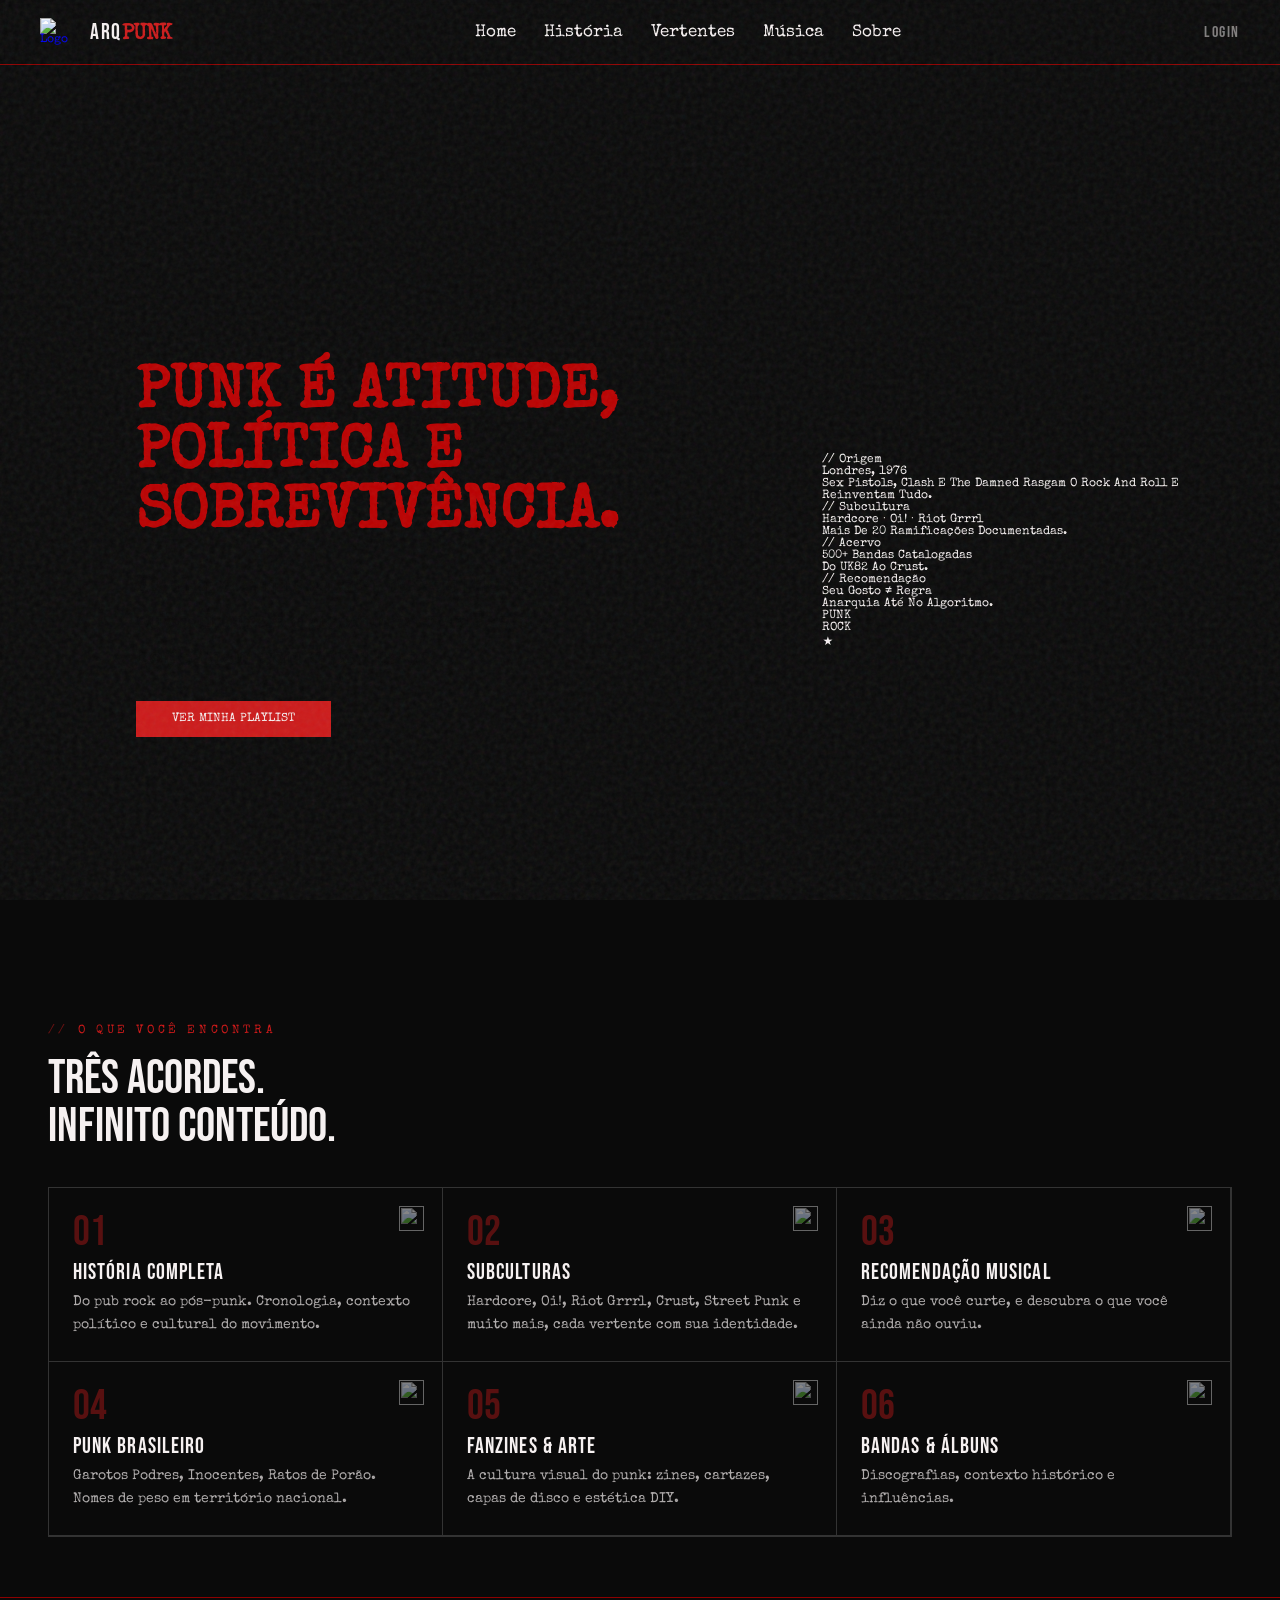
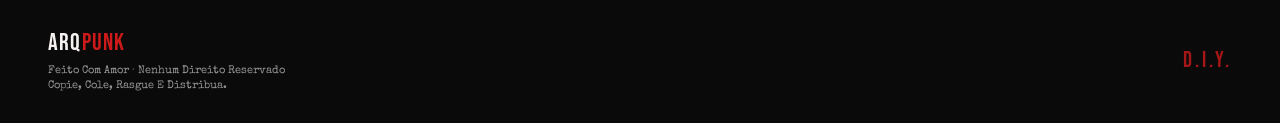
==== site/index.html @ d1bdb397 "ajuste nas pastas" ====
<!DOCTYPE html>
<html lang="pt-BR">
<head>
    <meta charset="UTF-8">
    <meta name="viewport" content="width=device-width, initial-scale=1.0">
    <link rel="stylesheet" href="./style.css">
    <link rel="shortcut icon" href="../img/logobranca.png" type="image/x-icon">
    <title>Home | Enciclopunk</title>
    <link rel="preconnect" href="https://fonts.googleapis.com">
    <link rel="preconnect" href="https://fonts.gstatic.com" crossorigin>
    <link href="https://fonts.googleapis.com/css2?family=Special+Elite&display=swap" rel="stylesheet">
    <link href="https://fonts.googleapis.com/css2?family=Bebas+Neue&family=Special+Elite&display=swap" rel="stylesheet">
</head>
<body>
    <header class="header">
        <section>
            <a href="index.html" class="logo-container">
            <img src="../img/logobranca.png" alt="Logo" class="logo-img">
            <span class="logo-text">Arq<span>Punk</span></span>
            </a>

        <nav class="navbar">
            <a href="index.html">Home</a>
            <a href="./historia.html">História</a>
            <a href="./vertentes.html">Vertentes</a>
            <a href="./musica.html">Música</a>
            <a href="./sobre.html">Sobre</a>
        </nav>

        <div class="perfil">
            <a href="./autenticacao.html">Login</a>
           
        </div>
    </header>

    
    <div class="home-container1">
        <section id="home">
            <div class="folha">
            <div class="content">
                <h3>PUNK É ATITUDE, POLÍTICA E SOBREVIVÊNCIA.</h3>
                <p>Explore a história, mergulhe nas subculturas e descubra bandas que combinam com o seu caos.</p>
                <a href="" class="botao">VER MINHA PLAYLIST</a>
                </div>
            </div>
            

    <div class="home-container2">
    <div class="container-colagens">
      <div class="tape t1"></div>
      <div class="tape t2"></div>
 
      <div class="zine-card c1">
        <div class="zine-card-tag">// origem</div>
        <div class="zine-card-title">Londres, 1976</div>
        <div class="zine-card-body">Sex Pistols, Clash e The Damned rasgam o rock and roll e reinventam tudo.</div>
      </div>
 
      <div class="zine-card c2">
        <div class="zine-card-tag">// subcultura</div>
        <div class="zine-card-title">Hardcore · Oi! · Riot Grrrl</div>
        <div class="zine-card-body">Mais de 20 ramificações documentadas.</div>
      </div>
 
      <div class="zine-card c3">
        <div class="zine-card-tag">// acervo</div>
        <div class="zine-card-title">500+ Bandas Catalogadas</div>
        <div class="zine-card-body">Do UK82 ao Crust.</div>
      </div>
 
      <div class="zine-card c4">
        <div class="zine-card-tag">// recomendação</div>
        <div class="zine-card-title">Seu Gosto ≠ Regra</div>
        <div class="zine-card-body">Anarquia até no algoritmo.</div>
      </div>
 
      <div class="stamp">PUNK<br>ROCK<br>★</div>
    </div>
  </div>
    </div>
       
    <section class="section">
  <div class="section-label">O que você encontra</div>
  <div class="section-title">Três Acordes.<br>Infinito Conteúdo.</div>
  <div class="features-grid">
    <div class="feature-cell">
      <div class="feature-number">01</div>
      <div class="feature-icon"><img src="https://img.icons8.com/?size=100&id=80158&format=png&color=ffffff" alt=""></div>
      <div class="feature-title">História Completa</div>
      <div class="feature-desc">Do pub rock ao pós-punk. Cronologia, contexto político e cultural do movimento.</div>
    </div>
    <div class="feature-cell">
      <div class="feature-number">02</div>
      <div class="feature-icon"><img src="https://img.icons8.com/?size=100&id=11076&format=png&color=ffffff" alt=""></div>
      <div class="feature-title">Subculturas</div>
      <div class="feature-desc">Hardcore, Oi!, Riot Grrrl, Crust, Street Punk e muito mais, cada vertente com sua identidade.</div>
    </div>
    <div class="feature-cell">
      <div class="feature-number">03</div>
      <div class="feature-icon"><img src="https://img.icons8.com/?size=100&id=380&format=png&color=ffffff" alt=""></div>
      <div class="feature-title">Recomendação Musical</div>
      <div class="feature-desc">Diz o que você curte, e descubra o que você ainda não ouviu.</div>
    </div>
    <div class="feature-cell">
      <div class="feature-number">04</div>
      <div class="feature-icon"><img src="https://img.icons8.com/?size=100&id=84513&format=png&color=ffffff" alt=""></div>
      <div class="feature-title">Punk Brasileiro</div>
      <div class="feature-desc">Garotos Podres, Inocentes, Ratos de Porão. Nomes de peso em território nacional.</div>
    </div>
    <div class="feature-cell">
      <div class="feature-number">05</div>
      <div class="feature-icon"><img src="https://img.icons8.com/?size=100&id=40314&format=png&color=ffffff" alt=""></div>
      <div class="feature-title">Fanzines & Arte</div>
      <div class="feature-desc">A cultura visual do punk: zines, cartazes, capas de disco e estética DIY.</div>
    </div>
    <div class="feature-cell">
      <div class="feature-number">06</div>
      <div class="feature-icon"><img src="https://img.icons8.com/?size=100&id=RsTCRJmSYYSg&format=png&color=ffffff" alt=""></div>
      <div class="feature-title">Bandas & Álbuns</div>
      <div class="feature-desc">Discografias, contexto histórico e influências.</div>
    </div>
  </div>
</section>

<!-- FOOTER -->
<footer class="footer">
  <div class="footer-left">
    <div class="footer-logo">Arq<span>Punk</span></div>
    <p class="footer-desc">
      Feito com amor · Nenhum direito reservado<br>
      Copie, cole, rasgue e distribua.
    </p>
  </div>

  <div class="footer-right">
    <span class="footer-diy">D.I.Y.</span>
  </div>
</footer>
    
</body>
</html>
---- site/style.css ----
/*Esse root servirá como referência de estilo*/
:root {
    --vermelho: #cc1a1a;
    --white: #f6f1f1;
    --bg: #0a0a0a;
    --border: 0.15rem solid rgb(143, 0, 0);
    font-size: 12px;
}

* {
    margin: 0;
    padding: 0;
    outline: none;
    border: none;
    text-decoration: none;
    text-transform: capitalize;
    transition: 0.2s linear; 
}

/* formatção site */
section {
    padding: 3rem 1rem;
    margin: 0 auto;
    max-width: 1200px;
}

body {
    background-color: var(--bg);
    font-family: "Special Elite", system-ui;
    color: var(--white);
}

/* EFEITO GRANULADO */
  body::before {
    content: '';
    position: fixed;
    inset: 0;
    background-image: url("data:image/svg+xml,%3Csvg viewBox='0 0 200 200' xmlns='http://www.w3.org/2000/svg'%3E%3Cfilter id='noise'%3E%3CfeTurbulence type='fractalNoise' baseFrequency='0.85' numOctaves='4' stitchTiles='stitch'/%3E%3C/filter%3E%3Crect width='100%25' height='100%25' filter='url(%23noise)' opacity='1'/%3E%3C/svg%3E");
    opacity: 0.080;
    pointer-events: none;
    z-index: 9999;
  } 

/* HEADER */
header {
    position: sticky;
    top: 0;
    left: 0;
    right: 0;
    z-index: 99;
    /*Esse var surge como a referência capturada no root*/
    border-bottom: var(--border);
    backdrop-filter: blur(3px);
}

.header section {
    display: flex;
    align-items: center;
    justify-content: space-between;
    padding-top: 1.5rem;
    padding-bottom: 1.5rem;
}
.logo-container {
    display: flex;
    align-items: center;
    gap: 10px;
    justify-content: space-between;
    text-decoration: none;
}

.logo-img{
    width: 40px;
    height: auto;
}
  .logo-text {
    font-family: 'Bebas Neue', sans-serif;
    font-size: 1.8rem;
    letter-spacing: 0.08em;
    color: var(--white);
    text-decoration: none;
  }
  .logo-text span { color: var(--vermelho); font-family: 'Special Elite', cursive; text-transform: uppercase; font-weight: bold; letter-spacing: -1px; }

.navbar a {
  margin: 0 1rem;
  font-size: 1.4rem;
  color: var(--white);
  position: relative;
  text-decoration: none;
}

.navbar a:hover {
  color: var(--vermelho);
  font-size: 1.5rem;
}

.navbar a::after {
  content: '';
  position: absolute;
  bottom: -3px;
  left: 0;
  width: 0;
  height: 1px;
  background: var(--vermelho);
  transition: width 0.3s;
}
.navbar a:hover::after { 
    width: 100%; 
}

.perfil a {
    font-family: 'Bebas Neue', sans-serif;
    font-size: 1.3rem;
    letter-spacing: 0.1em;
    text-transform: uppercase;
    color: var(--white);
    text-decoration: none;
    opacity: 0.50;
    
  }
  .perfil a:hover { 
    opacity: 1; 
    color: var(--vermelho);
    font-size: 1.5rem; 
    transition: opacity 0.2s, color 0.2s, font-size 0.2s;
}

/* DIV IMAGEM */
.home-container1 {
    background: url("../img/banner.jpg");
    height: 100vh;
    width: 100%;
    background-position: center;
    background-size: cover;
}

.home-container1 section {
    display: flex;
    align-items: center;
    min-height: 100vh;
}

.folha {
    background-image: url("../img/folha.jpg");
    background-size: cover;
    background-position: center;
    display: inline-block;
    padding: 3rem 6rem;
    width: 60rem;
    position: relative;
    left: -6rem;
}

.content {
    max-width: 50rem;
    position: relative;
    color: #0a0a0a;
}

/* CONTEUDO DENTRO DA FOLHA */
.content h3 {
    color: #ba0000;
    font-size: 5rem;
    margin-left: 8rem;
    text-transform: uppercase;
}

.content p {
    font-size: 2rem;
    line-height: 1.5;
    margin-top: 2rem;
    font-weight: 550;
    margin-left: 8rem;
    text-transform:none; 
}

.botao {
    background: var(--vermelho);
    color: var(--white);
    padding: 1rem 3rem;
    cursor: pointer;
    margin-top: 2rem;
    display: inline-block;
    margin-left: 8rem;
}

/* SECTIONS DE TITULO E SUBTITULO*/
  .section {
    padding: 5rem 4rem;
    position: relative;
}

.section-label {
    font-size: 1rem;
    letter-spacing: 0.3em;
    text-transform: uppercase;
    color: var(--vermelho);
    margin-bottom: 1.5rem;
    display: flex;
    align-items: center;
    gap: 0.8rem;
}

.section-label::before {
    content: '//';
    opacity: 0.5;
}

.section-title {
    font-family: 'Bebas Neue', sans-serif;
    font-size: 4rem;
    line-height: 1;
    margin-bottom: 3rem;
}


/* GRADE DIRECIONADORA */
.features-grid {
    display: grid;
    grid-template-columns: repeat(3, 1fr);
    gap: 0;
    border: 1px solid #333;
}

.feature-cell {
    padding: 2rem;
    border-right: 1px solid #333;
    border-bottom: 1px solid #333;
    position: relative;
    transition: background 0.2s;
}

.feature-cell:hover {
    background: #2a2a2a;
}

.feature-number {
    font-family: 'Bebas Neue', sans-serif;
    font-size: 3.5rem;
    color: var(--vermelho);
    opacity: 0.4;
    line-height: 1;
    margin-bottom: 0.5rem;
}

.feature-icon {
    font-size: 1.5rem;
    margin-bottom: 0.8rem;
    position: absolute;
    top: 1.5rem;
    right: 1.5rem;
    opacity: 0.5;
}

.feature-icon img {
    width: 25px;
    height: 25px;
}

.feature-title {
    font-family: 'Bebas Neue', sans-serif;
    font-size: 1.8rem;
    letter-spacing: 0.05em;
    margin-bottom: 0.5rem;
}

.feature-desc {
    font-family: 'Special Elite', cursive;
    font-size: 1.2rem;
    line-height: 1.6;
    opacity: 0.7;
    text-transform:none;
}

/* FOOTER */
.footer {
  background: var(--grey);
  color: var(--white);
  padding: 2.5rem 4rem;

  display: flex;
  justify-content: space-between;
  align-items: center;

  border-top: var(--border);
}

.footer-left {
  display: flex;
  flex-direction: column;
  gap: 0.5rem;
}

.footer-logo {
  font-family: 'Bebas Neue', sans-serif;
  font-size: 2rem;
  letter-spacing: 0.05em;
}

.footer-logo span {
  color: var(--vermelho);
}

.footer-desc {
  font-family: 'Special Elite', cursive;
  font-size: 0.90rem;
  opacity: 0.6;
  line-height: 1.4;
}

.footer-right {
  display: flex;
  align-items: center;
}

.footer-diy {
  font-family: 'Bebas Neue', sans-serif;
  font-size: 1.8rem;
  color: var(--vermelho);
  opacity: 0.8;
  letter-spacing: 0.15em;
}
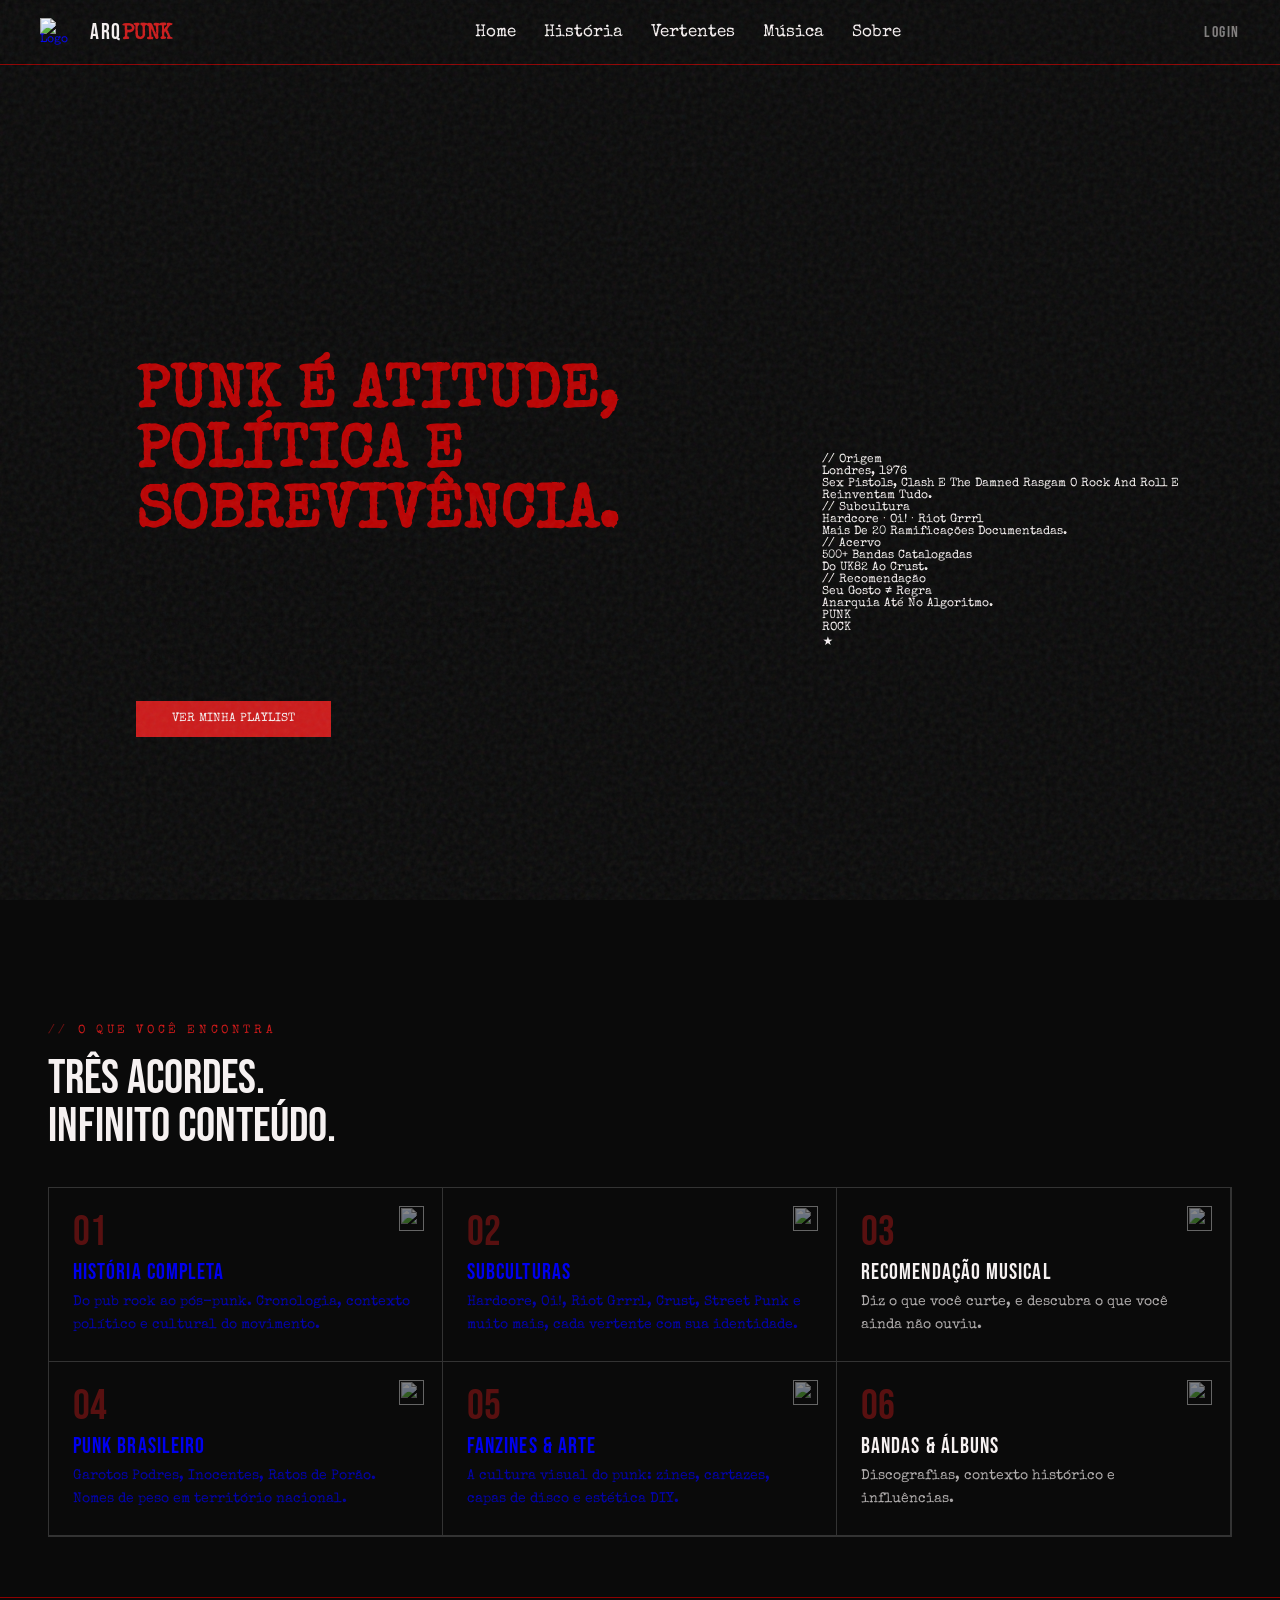
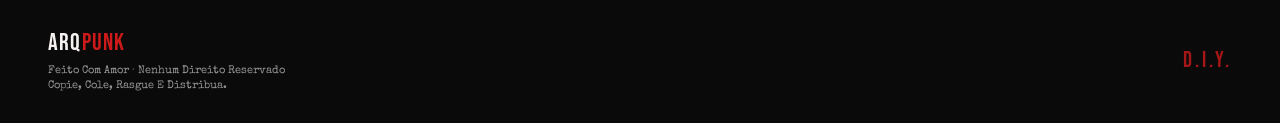
==== commit 1d206aa4: "correção de bugs e atualização do projeto" ====
--- a/site/index.html
+++ b/site/index.html
@@ -5,12 +5,14 @@
     <meta name="viewport" content="width=device-width, initial-scale=1.0">
     <link rel="stylesheet" href="./style.css">
     <link rel="shortcut icon" href="../img/logobranca.png" type="image/x-icon">
+    <script src="../js/index.js"></script>
     <title>Home | Enciclopunk</title>
     <link rel="preconnect" href="https://fonts.googleapis.com">
     <link rel="preconnect" href="https://fonts.gstatic.com" crossorigin>
     <link href="https://fonts.googleapis.com/css2?family=Special+Elite&display=swap" rel="stylesheet">
     <link href="https://fonts.googleapis.com/css2?family=Bebas+Neue&family=Special+Elite&display=swap" rel="stylesheet">
 </head>
+
 <body>
     <header class="header">
         <section>
@@ -83,36 +85,50 @@
   <div class="section-label">O que você encontra</div>
   <div class="section-title">Três Acordes.<br>Infinito Conteúdo.</div>
   <div class="features-grid">
+    
+    <a href="./historia.html" class="feature-link">
     <div class="feature-cell">
       <div class="feature-number">01</div>
       <div class="feature-icon"><img src="https://img.icons8.com/?size=100&id=80158&format=png&color=ffffff" alt=""></div>
       <div class="feature-title">História Completa</div>
       <div class="feature-desc">Do pub rock ao pós-punk. Cronologia, contexto político e cultural do movimento.</div>
     </div>
+    </a>
+
+    <a href="./vertentes.html" class="feature-link">
     <div class="feature-cell">
       <div class="feature-number">02</div>
       <div class="feature-icon"><img src="https://img.icons8.com/?size=100&id=11076&format=png&color=ffffff" alt=""></div>
       <div class="feature-title">Subculturas</div>
       <div class="feature-desc">Hardcore, Oi!, Riot Grrrl, Crust, Street Punk e muito mais, cada vertente com sua identidade.</div>
     </div>
+    </a>
+
     <div class="feature-cell">
       <div class="feature-number">03</div>
       <div class="feature-icon"><img src="https://img.icons8.com/?size=100&id=380&format=png&color=ffffff" alt=""></div>
       <div class="feature-title">Recomendação Musical</div>
       <div class="feature-desc">Diz o que você curte, e descubra o que você ainda não ouviu.</div>
     </div>
+
+    <a href="./vertentes.html#punk-brasileiro" class="feature-link">
     <div class="feature-cell">
       <div class="feature-number">04</div>
       <div class="feature-icon"><img src="https://img.icons8.com/?size=100&id=84513&format=png&color=ffffff" alt=""></div>
       <div class="feature-title">Punk Brasileiro</div>
       <div class="feature-desc">Garotos Podres, Inocentes, Ratos de Porão. Nomes de peso em território nacional.</div>
     </div>
+    </a>
+
+    <a href="./historia.html#alem-musica" class="feature-link">
     <div class="feature-cell">
       <div class="feature-number">05</div>
       <div class="feature-icon"><img src="https://img.icons8.com/?size=100&id=40314&format=png&color=ffffff" alt=""></div>
       <div class="feature-title">Fanzines & Arte</div>
       <div class="feature-desc">A cultura visual do punk: zines, cartazes, capas de disco e estética DIY.</div>
     </div>
+    </a>
+
     <div class="feature-cell">
       <div class="feature-number">06</div>
       <div class="feature-icon"><img src="https://img.icons8.com/?size=100&id=RsTCRJmSYYSg&format=png&color=ffffff" alt=""></div>
